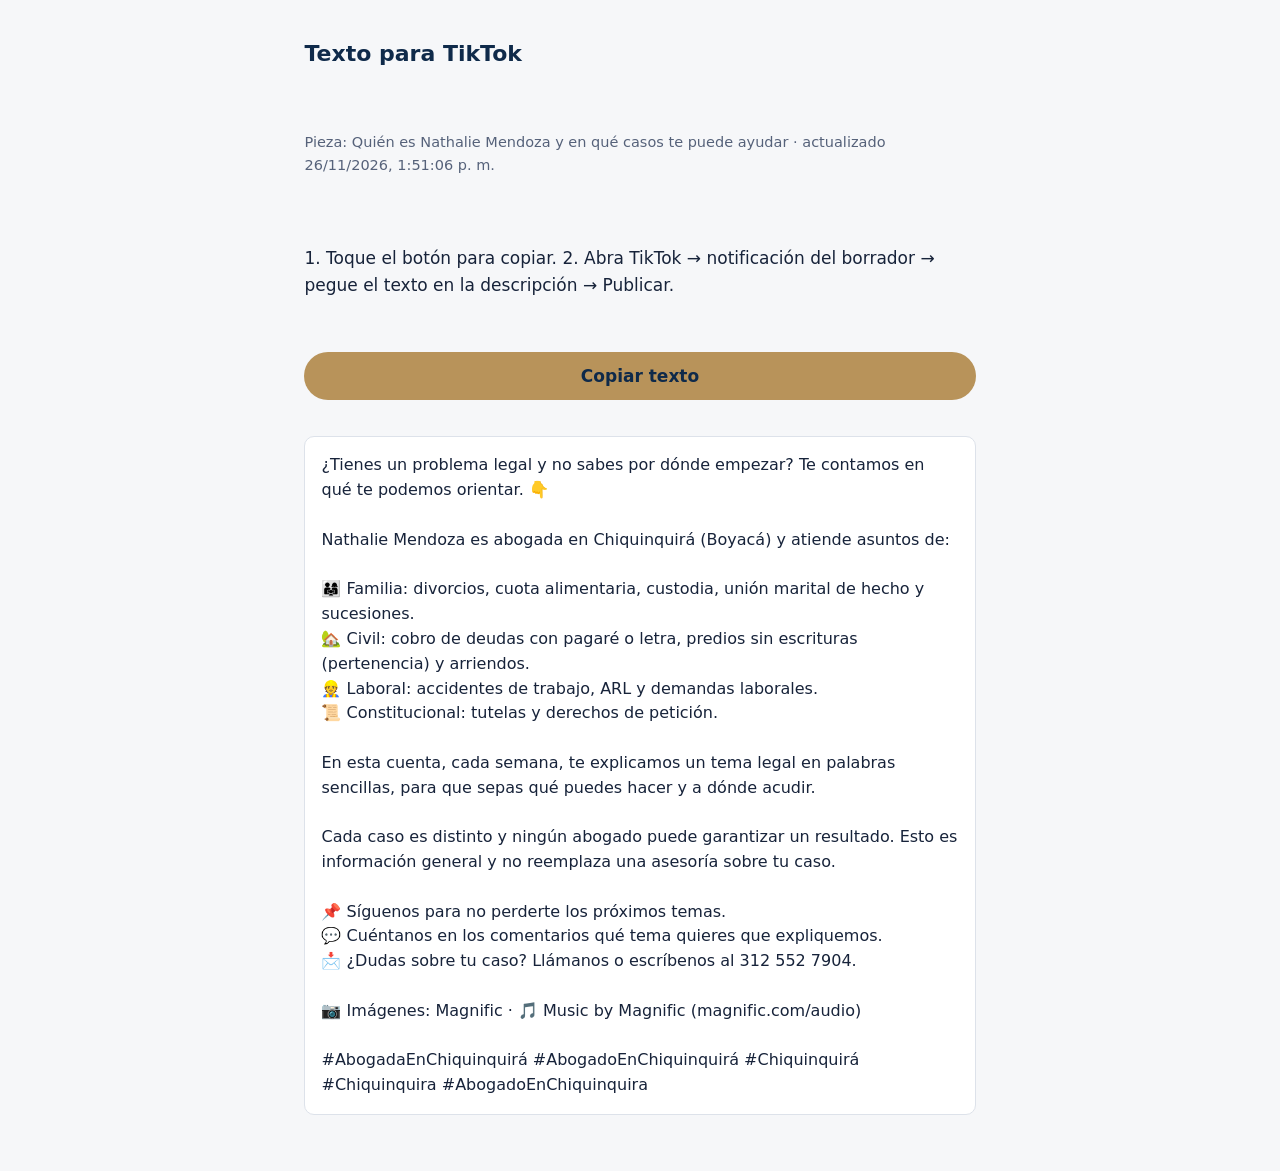
==== tiktok/index.html @ 82385ef3 "Texto para TikTok: 04-quien-es-nathalie" ====
<!doctype html>
<html lang="es-CO"><head><meta charset="utf-8"><meta name="viewport" content="width=device-width, initial-scale=1">
<meta name="robots" content="noindex"><title>Texto para TikTok</title><link rel="icon" href="../icono.png"><link rel="stylesheet" href="../estilo.css">
<style>pre{white-space:pre-wrap;font:16px/1.55 var(--texto);background:#fff;border:1px solid var(--linea);border-radius:10px;padding:16px;margin:0}
button{font:700 17px var(--titulos);background:var(--dorado);color:var(--azul);border:0;border-radius:99px;padding:14px 22px;cursor:pointer}</style></head>
<body><main><div class="env legal">
<h2>Texto para TikTok</h2>
<p class="nota">Pieza: Quién es Nathalie Mendoza y en qué casos te puede ayudar · actualizado 26/11/2026, 1:51:06 p. m.</p>
<p>1. Toque el botón para copiar. 2. Abra TikTok → notificación del borrador → pegue el texto en la descripción → Publicar.</p>
<button id="copiar" type="button">Copiar texto</button>
<pre id="texto">¿Tienes un problema legal y no sabes por dónde empezar? Te contamos en qué te podemos orientar. 👇

Nathalie Mendoza es abogada en Chiquinquirá (Boyacá) y atiende asuntos de:

👨‍👩‍👧 Familia: divorcios, cuota alimentaria, custodia, unión marital de hecho y sucesiones.
🏡 Civil: cobro de deudas con pagaré o letra, predios sin escrituras (pertenencia) y arriendos.
👷 Laboral: accidentes de trabajo, ARL y demandas laborales.
📜 Constitucional: tutelas y derechos de petición.

En esta cuenta, cada semana, te explicamos un tema legal en palabras sencillas, para que sepas qué puedes hacer y a dónde acudir.

Cada caso es distinto y ningún abogado puede garantizar un resultado. Esto es información general y no reemplaza una asesoría sobre tu caso.

📌 Síguenos para no perderte los próximos temas.
💬 Cuéntanos en los comentarios qué tema quieres que expliquemos.
📩 ¿Dudas sobre tu caso? Llámanos o escríbenos al 312 552 7904.

📷 Imágenes: Magnific · 🎵 Music by Magnific (magnific.com/audio)

#AbogadaEnChiquinquirá #AbogadoEnChiquinquirá #Chiquinquirá #Chiquinquira #AbogadoEnChiquinquira</pre>
</div></main>
<script>document.getElementById('copiar').onclick=async()=>{const b=document.getElementById('copiar');try{await navigator.clipboard.writeText(document.getElementById('texto').innerText);b.textContent='Copiado ✓'}catch(e){const r=document.createRange();r.selectNodeContents(document.getElementById('texto'));const s=getSelection();s.removeAllRanges();s.addRange(r);b.textContent='Texto seleccionado: toque Copiar'}}</script>
</body></html>
---- estilo.css ----
:root {
  --azul: #0f2a4a; --azul-2: #163a63; --dorado: #b8935a; --dorado-claro: #d9bc8c;
  --fondo: #f6f7f9; --papel: #ffffff; --tinta: #17233a; --suave: #56627a; --linea: #dde2ea;
  --titulos: "Montserrat", "Segoe UI", system-ui, sans-serif;
  --texto: "Source Sans 3", "Segoe UI", system-ui, sans-serif;
}
* { box-sizing: border-box; }
body { margin: 0; background: var(--fondo); color: var(--tinta); font: 17px/1.6 var(--texto); }
a { color: var(--azul-2); }
.cab { background: var(--azul); color: #fff; }
.cab .env { display: grid; gap: 18px; justify-items: start; padding-block: 40px 44px; }
.cab img { width: min(320px, 80%); }
.cab h1 { font: 800 clamp(26px, 5vw, 38px)/1.15 var(--titulos); margin: 0; text-wrap: balance; }
.cab p { margin: 0; color: rgba(255,255,255,.85); max-width: 60ch; }
.env { max-width: 880px; margin: 0 auto; padding-left: 16px; padding-right: 16px; }
main .env { display: grid; gap: 36px; padding-block: 40px 56px; }
h2 { font: 700 22px/1.3 var(--titulos); color: var(--azul); margin: 0 0 12px; }
.areas { display: grid; grid-template-columns: repeat(auto-fit, minmax(190px, 1fr)); gap: 14px; }
.area { background: var(--papel); border: 1px solid var(--linea); border-radius: 10px; padding: 16px 18px; }
.area h3 { font: 700 16px var(--titulos); margin: 0 0 6px; color: var(--azul); }
.area p { margin: 0; color: var(--suave); font-size: 15.5px; }
.boton { display: inline-block; background: var(--dorado); color: var(--azul); font: 700 16px var(--titulos);
  padding: 12px 20px; border-radius: 99px; text-decoration: none; }
.boton:focus-visible, a:focus-visible { outline: 3px solid var(--dorado-claro); outline-offset: 3px; }
.redes { display: flex; flex-wrap: wrap; gap: 10px 18px; }
.nota { color: var(--suave); font-size: 14.5px; max-width: 65ch; }
.legal { display: grid; gap: 10px; max-width: 65ch; }
.legal ul { margin: 0; padding-left: 22px; display: grid; gap: 6px; }
footer { border-top: 1px solid var(--linea); }
footer .env { padding-block: 20px 28px; display: flex; flex-wrap: wrap; gap: 8px 20px; color: var(--suave); font-size: 14px; }
.tel { white-space: nowrap; }
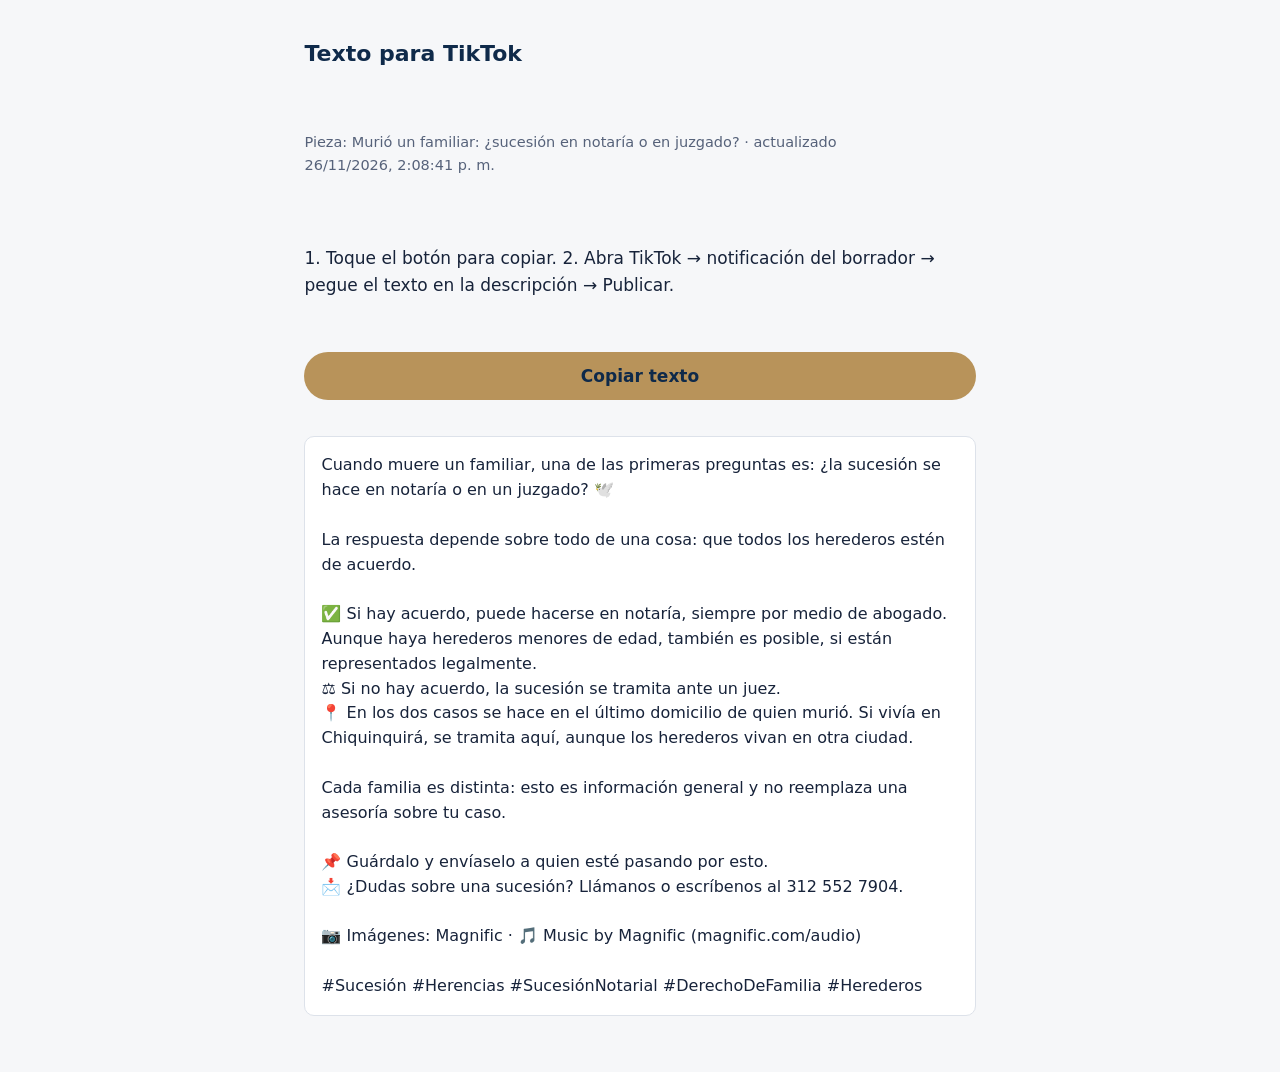
==== commit ab1526da: "Texto para TikTok: 02-sucesion-notaria-o-juzgado" ====
--- a/tiktok/index.html
+++ b/tiktok/index.html
@@ -5,29 +5,25 @@
 button{font:700 17px var(--titulos);background:var(--dorado);color:var(--azul);border:0;border-radius:99px;padding:14px 22px;cursor:pointer}</style></head>
 <body><main><div class="env legal">
 <h2>Texto para TikTok</h2>
-<p class="nota">Pieza: Quién es Nathalie Mendoza y en qué casos te puede ayudar · actualizado 26/11/2026, 1:51:06 p. m.</p>
+<p class="nota">Pieza: Murió un familiar: ¿sucesión en notaría o en juzgado? · actualizado 26/11/2026, 2:08:41 p. m.</p>
 <p>1. Toque el botón para copiar. 2. Abra TikTok → notificación del borrador → pegue el texto en la descripción → Publicar.</p>
 <button id="copiar" type="button">Copiar texto</button>
-<pre id="texto">¿Tienes un problema legal y no sabes por dónde empezar? Te contamos en qué te podemos orientar. 👇
+<pre id="texto">Cuando muere un familiar, una de las primeras preguntas es: ¿la sucesión se hace en notaría o en un juzgado? 🕊️
 
-Nathalie Mendoza es abogada en Chiquinquirá (Boyacá) y atiende asuntos de:
+La respuesta depende sobre todo de una cosa: que todos los herederos estén de acuerdo.
 
-👨‍👩‍👧 Familia: divorcios, cuota alimentaria, custodia, unión marital de hecho y sucesiones.
-🏡 Civil: cobro de deudas con pagaré o letra, predios sin escrituras (pertenencia) y arriendos.
-👷 Laboral: accidentes de trabajo, ARL y demandas laborales.
-📜 Constitucional: tutelas y derechos de petición.
+✅ Si hay acuerdo, puede hacerse en notaría, siempre por medio de abogado. Aunque haya herederos menores de edad, también es posible, si están representados legalmente.
+⚖️ Si no hay acuerdo, la sucesión se tramita ante un juez.
+📍 En los dos casos se hace en el último domicilio de quien murió. Si vivía en Chiquinquirá, se tramita aquí, aunque los herederos vivan en otra ciudad.
 
-En esta cuenta, cada semana, te explicamos un tema legal en palabras sencillas, para que sepas qué puedes hacer y a dónde acudir.
+Cada familia es distinta: esto es información general y no reemplaza una asesoría sobre tu caso.
 
-Cada caso es distinto y ningún abogado puede garantizar un resultado. Esto es información general y no reemplaza una asesoría sobre tu caso.
-
-📌 Síguenos para no perderte los próximos temas.
-💬 Cuéntanos en los comentarios qué tema quieres que expliquemos.
-📩 ¿Dudas sobre tu caso? Llámanos o escríbenos al 312 552 7904.
+📌 Guárdalo y envíaselo a quien esté pasando por esto.
+📩 ¿Dudas sobre una sucesión? Llámanos o escríbenos al 312 552 7904.
 
 📷 Imágenes: Magnific · 🎵 Music by Magnific (magnific.com/audio)
 
-#AbogadaEnChiquinquirá #AbogadoEnChiquinquirá #Chiquinquirá #Chiquinquira #AbogadoEnChiquinquira</pre>
+#Sucesión #Herencias #SucesiónNotarial #DerechoDeFamilia #Herederos</pre>
 </div></main>
 <script>document.getElementById('copiar').onclick=async()=>{const b=document.getElementById('copiar');try{await navigator.clipboard.writeText(document.getElementById('texto').innerText);b.textContent='Copiado ✓'}catch(e){const r=document.createRange();r.selectNodeContents(document.getElementById('texto'));const s=getSelection();s.removeAllRanges();s.addRange(r);b.textContent='Texto seleccionado: toque Copiar'}}</script>
 </body></html>
